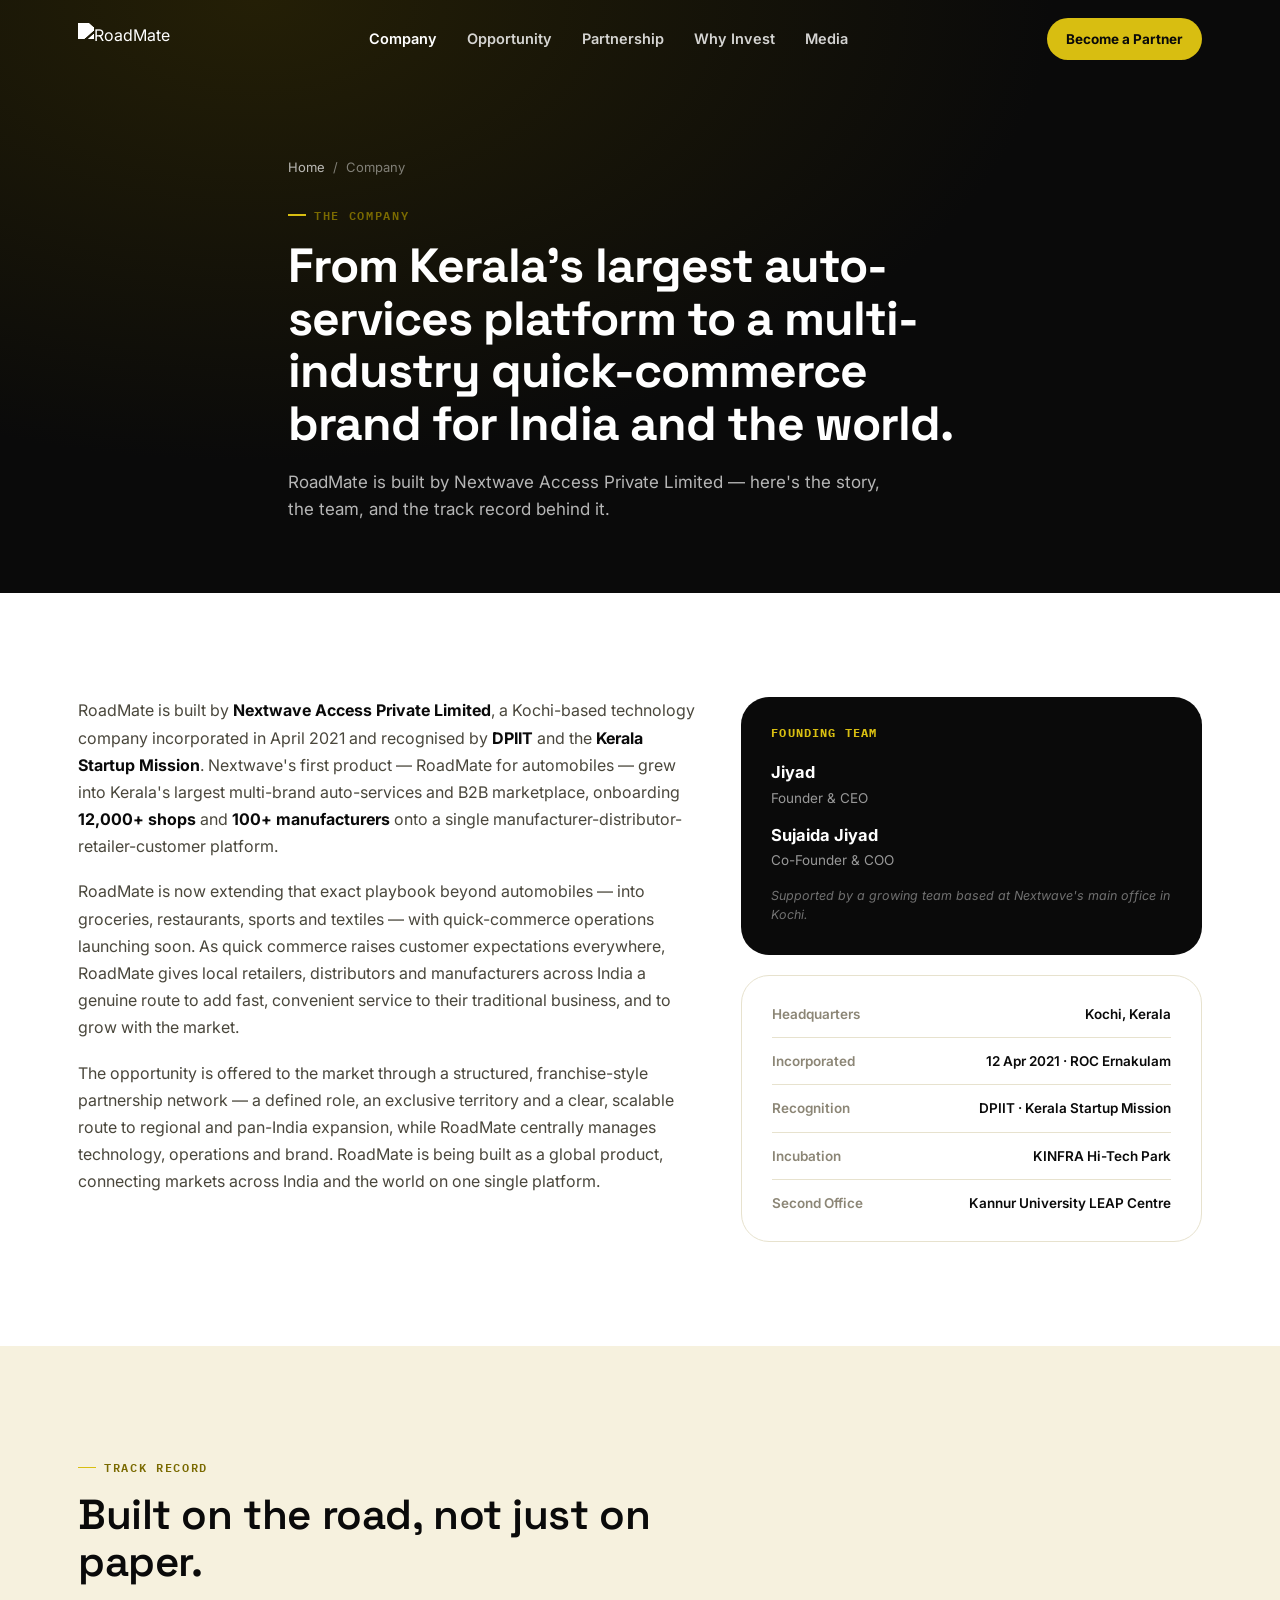
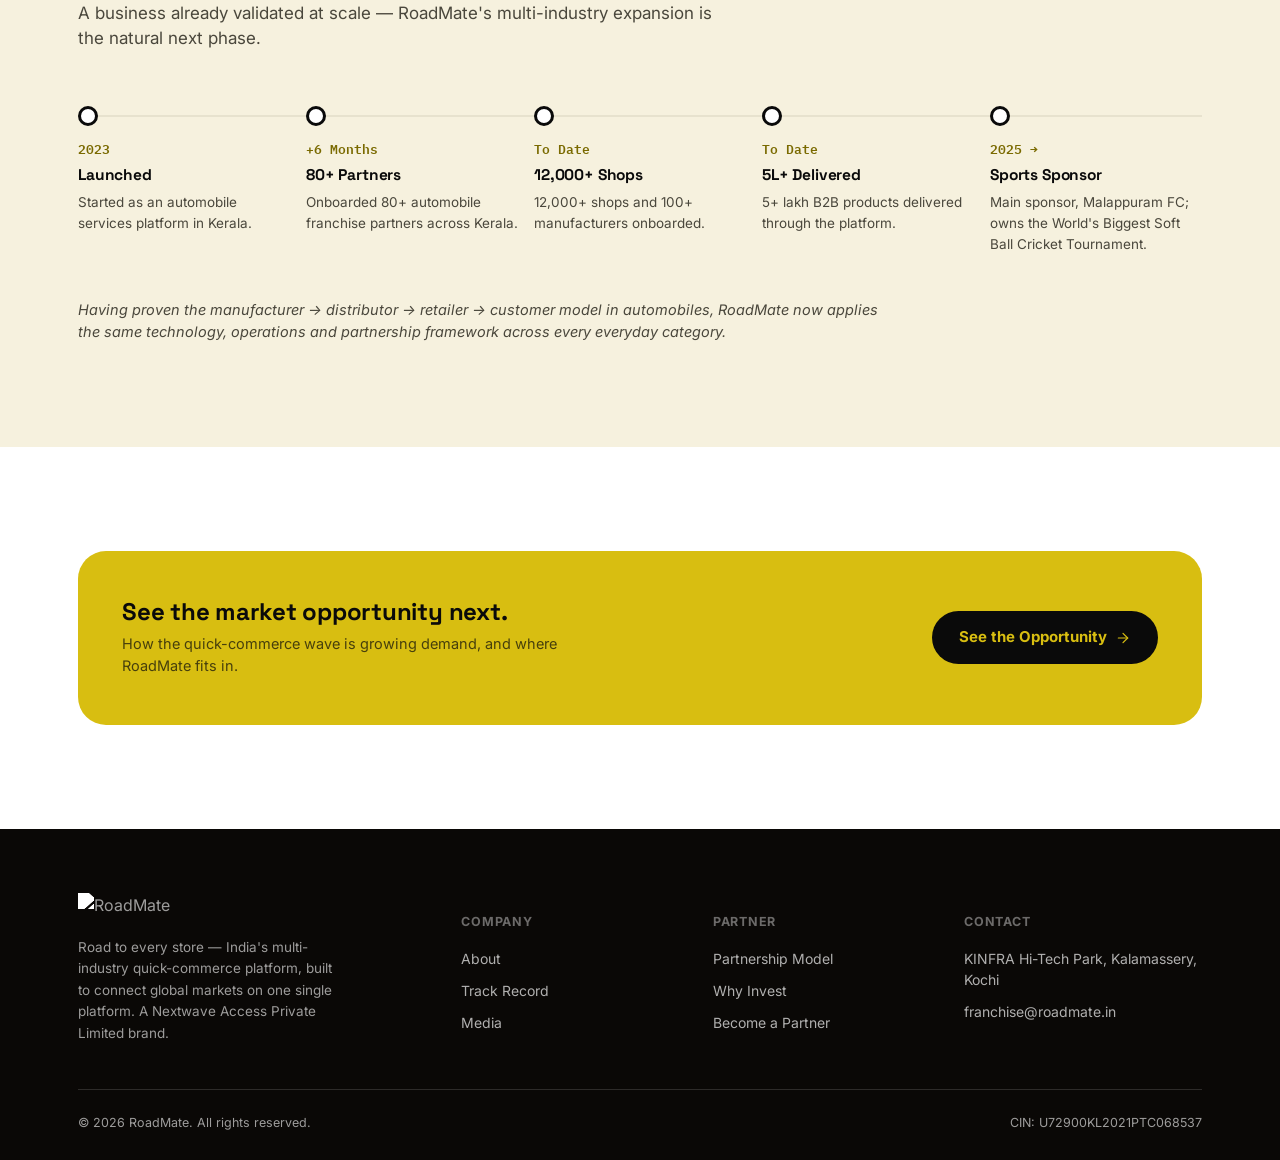
==== about.html @ a84e2816 "Add RoadMate franchise website Static site: 7 pages, shared stylesheet, script and icon sprite. Logo" ====
<!DOCTYPE html>
<html lang="en-IN">
<head>
<meta charset="UTF-8">
<meta name="viewport" content="width=device-width, initial-scale=1.0">
<title>The Company | RoadMate — Nextwave Access Private Limited</title>
<meta name="description" content="RoadMate is built by Nextwave Access Private Limited, the team behind Kerala's largest auto-services platform. Meet the founders and see the track record.">
<meta name="robots" content="index, follow">
<meta property="og:type" content="website">
<meta property="og:site_name" content="RoadMate">
<meta property="og:title" content="The Company | RoadMate — Nextwave Access Private Limited">
<meta property="og:description" content="RoadMate is built by Nextwave Access Private Limited, the team behind Kerala's largest auto-services platform. Meet the founders and see the track record.">
<meta property="og:locale" content="en_IN">
<link rel="icon" type="image/png" href="assets/logo.png">
<meta name="theme-color" content="#D8BE11">
<link rel="preconnect" href="https://fonts.googleapis.com">
<link rel="preconnect" href="https://fonts.gstatic.com" crossorigin>
<link href="https://fonts.googleapis.com/css2?family=Space+Grotesk:wght@500;600;700&family=Inter:wght@400;500;600;700&family=IBM+Plex+Mono:wght@500;600&display=swap" rel="stylesheet">
<link rel="stylesheet" href="assets/style.css">
</head>
<body>
 
<header class="site-header" id="siteHeader">
  <div class="wrap">
    <a href="index.html" class="logo" aria-label="RoadMate — home">
      <img class="logo-img logo-img--white" src="assets/logo.png" alt="RoadMate">
      <img class="logo-img logo-img--black" src="assets/logo.png" alt="RoadMate">
    </a>
    <nav class="nav-links">
      <a href="about.html" class="active">Company</a>
      <a href="opportunity.html">Opportunity</a>
      <a href="partnership.html">Partnership</a>
      <a href="why-invest.html">Why Invest</a>
      <a href="media.html">Media</a>
    </nav>
    <div class="nav-cta">
      <a href="enquire.html" class="btn btn-primary btn-sm">Become a Partner</a>
      <button class="nav-toggle" id="navToggle" aria-label="Open menu" aria-expanded="false">
        <svg width="24" height="24" viewBox="0 0 24 24" fill="none"><path d="M4 7H20M4 12H20M4 17H20" stroke="currentColor" stroke-width="2" stroke-linecap="round"/></svg>
      </button>
    </div>
  </div>
</header>
 
<div class="mobile-menu" id="mobileMenu">
  <a href="about.html">Company</a>
  <a href="opportunity.html">Opportunity</a>
  <a href="partnership.html">Partnership</a>
  <a href="why-invest.html">Why Invest</a>
  <a href="media.html">Media</a>
  <a href="enquire.html" class="btn btn-primary">Become a Partner</a>
</div>
 
<section class="page-hero">
  <div class="wrap">
    <div class="breadcrumb"><a href="index.html">Home</a> <span>/</span> <span>Company</span></div>
    <div class="eyebrow">The Company</div>
    <h1>From Kerala's largest auto-services platform to a multi-industry quick-commerce brand for India and the world.</h1>
    <p>RoadMate is built by Nextwave Access Private Limited — here's the story, the team, and the track record behind it.</p>
  </div>
</section>
 
<section class="section" id="about">
  <div class="wrap">
    <div class="about-grid reveal">
      <div class="about-copy">
        <p>RoadMate is built by <strong>Nextwave Access Private Limited</strong>, a Kochi-based technology company incorporated in April 2021 and recognised by <strong>DPIIT</strong> and the <strong>Kerala Startup Mission</strong>. Nextwave's first product — RoadMate for automobiles — grew into Kerala's largest multi-brand auto-services and B2B marketplace, onboarding <strong>12,000+ shops</strong> and <strong>100+ manufacturers</strong> onto a single manufacturer-distributor-retailer-customer platform.</p>
        <p>RoadMate is now extending that exact playbook beyond automobiles — into groceries, restaurants, sports and textiles — with quick-commerce operations launching soon. As quick commerce raises customer expectations everywhere, RoadMate gives local retailers, distributors and manufacturers across India a genuine route to add fast, convenient service to their traditional business, and to grow with the market.</p>
        <p>The opportunity is offered to the market through a structured, franchise-style partnership network — a defined role, an exclusive territory and a clear, scalable route to regional and pan-India expansion, while RoadMate centrally manages technology, operations and brand. RoadMate is being built as a global product, connecting markets across India and the world on one single platform.</p>
      </div>
      <div class="about-side">
        <div class="founders-card">
          <h4>Founding Team</h4>
          <div class="founder"><strong>Jiyad</strong><span>Founder &amp; CEO</span></div>
          <div class="founder"><strong>Sujaida Jiyad</strong><span>Co-Founder &amp; COO</span></div>
          <div class="founder-note">Supported by a growing team based at Nextwave's main office in Kochi.</div>
        </div>
        <div class="snap-card">
          <div class="snap-row"><span class="k">Headquarters</span><span class="v">Kochi, Kerala</span></div>
          <div class="snap-row"><span class="k">Incorporated</span><span class="v">12 Apr 2021 · ROC Ernakulam</span></div>
          <div class="snap-row"><span class="k">Recognition</span><span class="v">DPIIT · Kerala Startup Mission</span></div>
          <div class="snap-row"><span class="k">Incubation</span><span class="v">KINFRA Hi-Tech Park</span></div>
          <div class="snap-row"><span class="k">Second Office</span><span class="v">Kannur University LEAP Centre</span></div>
        </div>
      </div>
    </div>
  </div>
</section>
 
<section class="section bg-tint" id="journey">
  <div class="wrap">
    <div class="section-head reveal">
      <div class="eyebrow">Track Record</div>
      <h2>Built on the road, not just on paper.</h2>
      <p>A business already validated at scale — RoadMate's multi-industry expansion is the natural next phase.</p>
    </div>
    <div class="timeline reveal">
      <div class="tl-item"><span class="yr">2023</span><h4>Launched</h4><p>Started as an automobile services platform in Kerala.</p></div>
      <div class="tl-item"><span class="yr">+6 Months</span><h4>80+ Partners</h4><p>Onboarded 80+ automobile franchise partners across Kerala.</p></div>
      <div class="tl-item"><span class="yr">To Date</span><h4>12,000+ Shops</h4><p>12,000+ shops and 100+ manufacturers onboarded.</p></div>
      <div class="tl-item"><span class="yr">To Date</span><h4>5L+ Delivered</h4><p>5+ lakh B2B products delivered through the platform.</p></div>
      <div class="tl-item"><span class="yr">2025 →</span><h4>Sports Sponsor</h4><p>Main sponsor, Malappuram FC; owns the World's Biggest Soft Ball Cricket Tournament.</p></div>
    </div>
    <p style="margin-top:44px; font-size:14.5px; color:var(--slate); font-style:italic; max-width:820px;" class="reveal">Having proven the manufacturer → distributor → retailer → customer model in automobiles, RoadMate now applies the same technology, operations and partnership framework across every everyday category.</p>
  </div>
</section>
 
<section class="section">
  <div class="wrap">
    <div class="cta-band reveal">
      <div>
        <h3>See the market opportunity next.</h3>
        <p>How the quick-commerce wave is growing demand, and where RoadMate fits in.</p>
      </div>
      <a href="opportunity.html" class="btn btn-primary">See the Opportunity <svg class="icon"><use href="assets/sprite.svg#ic-arrow-right"></use></svg></a>
    </div>
  </div>
</section>
 
<footer>
  <div class="wrap">
    <div class="foot-grid">
      <div>
        <div class="foot-logo">
          <img class="logo-img" style="height:28px;width:auto;" src="assets/logo.png" alt="RoadMate">
        </div>
        <p class="foot-tag">Road to every store — India's multi-industry quick-commerce platform, built to connect global markets on one single platform. A Nextwave Access Private Limited brand.</p>
      </div>
      <div class="foot-col">
        <h5>Company</h5>
        <a href="about.html">About</a>
        <a href="about.html#journey">Track Record</a>
        <a href="media.html">Media</a>
      </div>
      <div class="foot-col">
        <h5>Partner</h5>
        <a href="partnership.html">Partnership Model</a>
        <a href="why-invest.html">Why Invest</a>
        <a href="enquire.html">Become a Partner</a>
      </div>
      <div class="foot-col">
        <h5>Contact</h5>
        <li>KINFRA Hi-Tech Park, Kalamassery, Kochi</li>
        <a href="mailto:franchise@roadmate.in">franchise@roadmate.in</a>
      </div>
    </div>
    <div class="foot-bottom">
      <span>&copy; 2026 RoadMate. All rights reserved.</span>
      <span>CIN: U72900KL2021PTC068537</span>
    </div>
  </div>
</footer>
<script src="assets/script.js"></script>
</body>
</html>
---- assets/style.css ----
:root{--ink:#0A0A0A;--ink-2:#171712;--paper:#FFFFFF;--paper-2:#F6F1DE;--slate:#4A473C;--slate-2:#8C8676;--brand-yellow:#D8BE11;--yellow-deep:#B7A10D;--yellow-light:#F5E67A;--gold-ink:#7A6A00;--line:#E7E2CE;--line-dark:rgba(255,255,255,0.14);--white:#ffffff;--radius-s:10px;--radius-m:16px;--radius-l:28px;--shadow:0 20px 50px -20px rgba(11,30,61,0.25);--maxw:1180px;--font-display:'Space Grotesk',sans-serif;--font-body:'Inter',sans-serif;--font-mono:'IBM Plex Mono',monospace}*,*::before,*::after{box-sizing:border-box}html{scroll-behavior:smooth}.icon{width:24px;height:24px;flex-shrink:0;fill:none;stroke:currentColor;stroke-width:1.8;stroke-linecap:round;stroke-linejoin:round;display:block}body{margin:0;font-family:var(--font-body);color:var(--ink);background:var(--paper);-webkit-font-smoothing:antialiased;line-height:1.5}img,svg{display:block;max-width:100%}a{color:inherit;text-decoration:none}ul{margin:0;padding:0;list-style:none}h1,h2,h3,h4{font-family:var(--font-display);margin:0;line-height:1.1;letter-spacing:-0.01em}p{margin:0}button{font-family:inherit;cursor:pointer}section{scroll-margin-top:84px}:focus-visible{outline:2.5px solid var(--brand-yellow);outline-offset:3px;border-radius:4px}.wrap{max-width:var(--maxw);margin:0 auto;padding:0 28px}.eyebrow{display:inline-flex;align-items:center;gap:8px;font-family:var(--font-mono);font-size:12px;letter-spacing:0.14em;text-transform:uppercase;color:var(--gold-ink);font-weight:600;margin-bottom:16px}.eyebrow::before{content:"";width:18px;height:1.5px;background:var(--brand-yellow)}.hero .eyebrow,.bg-dark .eyebrow,.section-head.on-dark .eyebrow{color:var(--brand-yellow)}.section-head{max-width:660px;margin-bottom:52px}.section-head h2{font-size:clamp(28px,4vw,42px);font-weight:600}.section-head p{margin-top:16px;color:var(--slate);font-size:17px}.section-head.on-dark p{color:rgba(255,255,255,0.68)}.section-head.on-dark h2{color:#fff}.section-head.center{margin-left:auto;margin-right:auto;text-align:center}.section-head.wide{max-width:820px}.btn{display:inline-flex;align-items:center;justify-content:center;gap:8px;padding:14px 26px;border-radius:999px;font-weight:700;font-size:15px;border:1.5px solid transparent;white-space:nowrap;transition:transform .18s ease,box-shadow .18s ease,background .18s ease}.btn-primary{background:var(--brand-yellow);color:var(--ink)}.btn-primary:hover{transform:translateY(-2px);box-shadow:0 14px 30px -10px rgba(216,190,17,0.5)}.btn-ghost-dark{border-color:rgba(255,255,255,0.35);color:#fff}.btn-ghost-dark:hover{border-color:#fff;background:rgba(255,255,255,0.08)}.btn-ghost-light{border-color:rgba(11,30,61,0.2);color:var(--ink)}.btn-ghost-light:hover{border-color:var(--ink);background:rgba(11,30,61,0.04)}.btn-sm{padding:10px 18px;font-size:13.5px}.btn svg{width:16px;height:16px}.site-header{position:fixed;top:0;left:0;right:0;z-index:100;padding:18px 0;transition:background .25s ease,box-shadow .25s ease,padding .25s ease}.site-header .wrap{display:flex;align-items:center;justify-content:space-between}.site-header.scrolled{background:rgba(247,248,250,0.92);backdrop-filter:blur(10px);box-shadow:0 1px 0 var(--line);padding:12px 0}.logo{display:flex;align-items:center;height:32px}.logo-img{height:100%;width:auto;display:block}.logo-img--black{display:none}.site-header.scrolled .logo-img--white{display:none}.site-header.scrolled .logo-img--black{display:block}.nav-links{display:flex;align-items:center;gap:30px}.nav-links a{font-size:14.5px;font-weight:600;color:rgba(255,255,255,0.82);transition:color .2s}.site-header.scrolled .nav-links a{color:var(--slate)}.nav-links a:hover{color:#fff}.site-header.scrolled .nav-links a:hover{color:var(--ink)}.nav-cta{display:flex;align-items:center;gap:14px}.nav-toggle{display:none;background:none;border:none;color:#fff;padding:6px}.site-header.scrolled .nav-toggle{color:var(--ink)}.mobile-menu{position:fixed;inset:0;background:var(--ink);z-index:99;display:flex;flex-direction:column;align-items:center;justify-content:center;gap:24px;transform:translateY(-100%);transition:transform .3s ease}.mobile-menu.open{transform:translateY(0)}.mobile-menu a{font-family:var(--font-display);font-size:24px;color:#fff;font-weight:600}.mobile-menu .btn{margin-top:10px}.hero{position:relative;background:radial-gradient(ellipse at 20% 0%,#241f06 0%,var(--ink) 55%);color:#fff;padding:168px 0 110px;overflow:hidden}.hero .wrap{display:grid;grid-template-columns:1.05fr 0.95fr;gap:40px;align-items:center;position:relative;z-index:2}.hero h1{font-size:clamp(34px,5vw,56px);font-weight:700;letter-spacing:-0.02em}.hero h1 em{font-style:normal;color:var(--brand-yellow)}.hero-tag{margin-top:18px;font-family:var(--font-display);font-size:19px;font-weight:600;color:rgba(255,255,255,0.88)}.hero-sub{margin-top:16px;font-size:17px;color:rgba(255,255,255,0.7);max-width:520px;line-height:1.6}.hero-actions{display:flex;gap:14px;flex-wrap:wrap;margin-top:34px}.hero-strip{margin-top:52px;display:flex;gap:34px;flex-wrap:wrap}.hero-strip div{display:flex;flex-direction:column;gap:4px}.hero-strip strong{font-family:var(--font-mono);font-size:22px;color:#fff}.hero-strip span{font-size:12.5px;color:rgba(255,255,255,0.55);text-transform:uppercase;letter-spacing:.06em}.hero-graphic{position:relative;height:440px}.route-svg{position:absolute;inset:0;width:100%;height:100%}.route-path{fill:none;stroke:url(#routeGrad);stroke-width:3;stroke-linecap:round;stroke-dasharray:9 11;animation:dash 26s linear infinite}@keyframes dash{to{stroke-dashoffset:-500}}.route-dot{fill:var(--ink);stroke:var(--brand-yellow);stroke-width:2.5}.node-badge{position:absolute;transform:translate(-50%,-50%);display:flex;align-items:center;gap:9px;background:rgba(255,255,255,0.07);border:1px solid rgba(255,255,255,0.16);backdrop-filter:blur(8px);padding:9px 14px 9px 9px;border-radius:999px;box-shadow:0 12px 30px -14px rgba(0,0,0,0.6)}.node-badge .ic{width:30px;height:30px;border-radius:50%;background:var(--brand-yellow);display:flex;align-items:center;justify-content:center;flex-shrink:0}.node-badge .ic svg{width:16px;height:16px;color:#0A0A0A}.node-badge span{font-size:12.5px;font-weight:600;color:#fff;white-space:nowrap}.float-chip{position:absolute;background:rgba(255,255,255,0.06);border:1px solid rgba(255,255,255,0.14);border-radius:14px;padding:12px 16px;backdrop-filter:blur(8px)}.float-chip strong{display:block;font-family:var(--font-display);font-size:15px;color:var(--brand-yellow)}.float-chip span{font-size:11.5px;color:rgba(255,255,255,0.6);text-transform:uppercase;letter-spacing:.05em}.trust{background:var(--white);border-bottom:1px solid var(--line);padding:20px 0}.trust .wrap{display:flex;flex-wrap:wrap;justify-content:space-between;gap:18px;align-items:center}.trust-item{display:flex;align-items:center;gap:10px}.trust-item .l{font-size:13px;font-weight:600;color:var(--ink)}.trust-item svg{width:18px;height:18px;color:var(--gold-ink);flex-shrink:0}.section{padding:104px 0}.section.tight{padding:88px 0}.bg-dark{background:var(--ink);color:#fff}.bg-tint{background:var(--paper-2)}.about-grid{display:grid;grid-template-columns:1.15fr 0.85fr;gap:40px;align-items:start}.about-copy p{color:var(--slate);font-size:16px;line-height:1.7;margin-bottom:18px}.about-copy p strong{color:var(--ink)}.about-side{display:flex;flex-direction:column;gap:20px}.founders-card{background:var(--ink);color:#fff;border-radius:var(--radius-l);padding:30px}.founders-card h4{font-family:var(--font-mono);font-size:11.5px;text-transform:uppercase;letter-spacing:.1em;color:var(--brand-yellow);margin-bottom:20px}.founder{margin-bottom:14px}.founder strong{display:block;font-size:16.5px;color:#fff}.founder span{font-size:13.5px;color:rgba(255,255,255,.58)}.founder-note{font-size:12.5px;color:rgba(255,255,255,.42);margin-top:16px;line-height:1.5;font-style:italic}.snap-card{background:var(--white);border:1px solid var(--line);border-radius:var(--radius-l);padding:28px 30px}.snap-row{display:flex;justify-content:space-between;gap:16px;padding:13px 0;border-bottom:1px solid var(--line);font-size:13.5px}.snap-row:last-child{border-bottom:none;padding-bottom:0}.snap-row:first-child{padding-top:0}.snap-row .k{color:var(--slate-2);font-weight:600;flex-shrink:0}.snap-row .v{color:var(--ink);font-weight:600;text-align:right}.flow{display:flex;align-items:flex-start;justify-content:space-between;position:relative;gap:8px;margin-bottom:70px;flex-wrap:wrap}.flow::before{content:"";position:absolute;top:34px;left:34px;right:34px;height:2px;background:repeating-linear-gradient(90deg,var(--ink) 0 10px,transparent 10px 18px);z-index:0}.flow-node{position:relative;z-index:1;display:flex;flex-direction:column;align-items:center;text-align:center;width:120px}.flow-node .circ{width:68px;height:68px;border-radius:50%;background:var(--white);border:2px solid var(--ink);display:flex;align-items:center;justify-content:center;box-shadow:var(--shadow)}.flow-node .circ svg{width:28px;height:28px;color:var(--ink)}.flow-node strong{display:block;margin-top:14px;font-size:14.5px;font-weight:700}.flow-node span{font-size:12.5px;color:var(--slate-2);margin-top:2px;display:block}.sector-intro{max-width:720px;color:var(--slate);font-size:16.5px;margin-bottom:36px}.sector-grid{display:grid;grid-template-columns:repeat(5,1fr);gap:14px}.sector-grid.cols-6{grid-template-columns:repeat(6,1fr)}.sector-tile{background:var(--white);border:1px solid var(--line);border-radius:var(--radius-m);padding:20px 14px;display:flex;flex-direction:column;align-items:center;gap:10px;text-align:center;transition:transform .2s ease,box-shadow .2s ease,border-color .2s ease}.sector-tile:hover{transform:translateY(-4px);box-shadow:var(--shadow);border-color:transparent}.sector-tile .ic{width:44px;height:44px;border-radius:12px;background:var(--paper-2);display:flex;align-items:center;justify-content:center}.sector-tile .ic svg{width:22px;height:22px;color:var(--ink)}.sector-tile span{font-size:13px;font-weight:600;color:var(--ink)}.bg-dark .sector-tile{background:rgba(255,255,255,0.05);border-color:var(--line-dark)}.bg-dark .sector-tile .ic{background:rgba(216,190,17,0.16)}.bg-dark .sector-tile .ic svg{color:var(--brand-yellow)}.bg-dark .sector-tile span{color:#fff}.product-grid{display:grid;grid-template-columns:1fr 1fr;gap:24px}.product-card{border-radius:var(--radius-l);padding:34px}.product-card.light{background:var(--paper-2)}.product-card.dark{background:var(--ink);color:#fff}.product-card .ic{width:56px;height:56px;border-radius:50%;display:flex;align-items:center;justify-content:center;margin-bottom:20px}.product-card.light .ic{background:var(--ink)}.product-card.light .ic svg{color:var(--brand-yellow);width:26px;height:26px}.product-card.dark .ic{background:var(--brand-yellow)}.product-card.dark .ic svg{color:var(--ink);width:26px;height:26px}.product-card h4{font-size:19px;font-weight:700;margin-bottom:14px}.product-card p{font-size:14.5px;line-height:1.65;margin-bottom:20px}.product-card.light p{color:var(--slate)}.product-card.dark p{color:rgba(255,255,255,.65)}.mini-grid{display:flex;gap:10px;flex-wrap:wrap}.mini-tag{display:flex;flex-direction:column;align-items:center;gap:8px;width:80px}.mini-tag .ic2{width:40px;height:40px;border-radius:10px;background:var(--white);display:flex;align-items:center;justify-content:center}.mini-tag .ic2 svg{width:19px;height:19px;color:var(--ink)}.mini-tag span{font-size:11.5px;font-weight:600;color:var(--ink);text-align:center}.check-list{display:flex;flex-direction:column;gap:14px}.check-list li{display:flex;align-items:center;gap:12px;font-size:14px;color:rgba(255,255,255,.85)}.check-list .ic3{width:22px;height:22px;border-radius:50%;background:var(--brand-yellow);display:flex;align-items:center;justify-content:center;flex-shrink:0}.check-list .ic3 svg{width:12px;height:12px;color:var(--ink)}.chain-grid{display:grid;grid-template-columns:repeat(3,1fr);gap:20px}.chain-card{background:var(--white);border:1px solid var(--line);border-radius:var(--radius-l);padding:30px}.chain-card .ic{width:52px;height:52px;border-radius:50%;background:var(--ink);display:flex;align-items:center;justify-content:center;margin-bottom:18px}.chain-card .ic svg{width:24px;height:24px;color:var(--brand-yellow)}.chain-card h4{font-size:18px;font-weight:700;margin-bottom:16px}.chain-card ul{display:flex;flex-direction:column;gap:12px}.chain-card li{font-size:13.5px;color:var(--slate);line-height:1.5;padding-left:16px;position:relative}.chain-card li::before{content:"";position:absolute;left:0;top:7px;width:6px;height:6px;border-radius:50%;background:var(--brand-yellow)}.compare-wrap{display:grid;grid-template-columns:1fr 1fr 1fr;gap:20px;margin-top:36px}.compare-card{border-radius:var(--radius-l);padding:30px 28px}.compare-card.neg{background:rgba(255,255,255,0.04);border:1px solid var(--line-dark)}.compare-card.pos{background:var(--brand-yellow);color:var(--ink)}.compare-card h4{font-family:var(--font-mono);font-size:12px;letter-spacing:.08em;text-transform:uppercase;margin-bottom:22px}.compare-card.neg h4{color:rgba(255,255,255,.5)}.compare-card.pos h4{color:rgba(10,10,10,.6)}.compare-item{display:flex;gap:12px;align-items:flex-start;font-size:14px;line-height:1.55;margin-bottom:16px}.compare-item:last-child{margin-bottom:0}.compare-card.neg .compare-item{color:rgba(255,255,255,.75)}.compare-card.pos .compare-item{color:rgba(10,10,10,.85);font-weight:500}.compare-item .ic4{width:20px;height:20px;border-radius:50%;display:flex;align-items:center;justify-content:center;flex-shrink:0;margin-top:1px}.compare-card.neg .ic4{background:rgba(255,255,255,.1)}.compare-card.neg .ic4 svg{width:11px;height:11px;color:rgba(255,255,255,.6)}.compare-card.pos .ic4{background:rgba(10,10,10,.85)}.compare-card.pos .ic4 svg{width:11px;height:11px;color:var(--brand-yellow)}.timeline{display:flex;justify-content:space-between;gap:16px;position:relative;flex-wrap:wrap}.timeline::before{content:"";position:absolute;top:11px;left:0;right:0;height:2px;background:var(--line)}.tl-item{flex:1;min-width:190px;position:relative;padding-top:36px}.tl-item::before{content:"";position:absolute;top:2px;left:0;width:20px;height:20px;border-radius:50%;background:var(--white);border:3px solid var(--ink)}.tl-item .yr{font-family:var(--font-mono);font-weight:600;color:var(--gold-ink);font-size:13px;display:block;margin-bottom:8px}.tl-item h4{font-size:15.5px;font-weight:700;margin-bottom:8px}.tl-item p{font-size:13.5px;color:var(--slate);line-height:1.55}.partner-grid{display:grid;grid-template-columns:repeat(4,1fr);gap:18px}.partner-card{background:var(--white);border:1px solid var(--line);border-radius:var(--radius-m);padding:26px 22px;display:flex;flex-direction:column;gap:14px;transition:box-shadow .2s ease,transform .2s ease}.partner-card:hover{box-shadow:var(--shadow);transform:translateY(-4px)}.partner-card .ic{width:46px;height:46px;border-radius:12px;background:var(--ink);display:flex;align-items:center;justify-content:center}.partner-card .ic svg{width:22px;height:22px;color:var(--brand-yellow)}.partner-card h4{font-size:16px;font-weight:700}.partner-card .scope{font-family:var(--font-mono);font-size:11px;text-transform:uppercase;letter-spacing:.05em;color:var(--gold-ink)}.partner-card p{font-size:13.5px;color:var(--slate);line-height:1.55;flex:1}.partner-card a{font-size:13px;font-weight:700;color:var(--ink);display:inline-flex;align-items:center;gap:6px}.partner-card a svg{width:14px;height:14px;transition:transform .2s}.partner-card a:hover svg{transform:translateX(3px)}.foco-band{margin-top:56px;background:var(--ink);color:#fff;border-radius:var(--radius-l);padding:40px}.foco-band .foco-head{max-width:640px;margin-bottom:28px}.foco-band h3{font-size:22px;font-weight:600;margin-bottom:10px}.foco-band .foco-head p{font-size:14.5px;color:rgba(255,255,255,.62);line-height:1.6}.foco-list{display:grid;grid-template-columns:repeat(4,1fr);gap:20px}.foco-item{display:flex;flex-direction:column;gap:10px}.foco-item .ic{width:40px;height:40px;border-radius:10px;background:rgba(216,190,17,.16);display:flex;align-items:center;justify-content:center}.foco-item .ic svg{width:19px;height:19px;color:var(--brand-yellow)}.foco-item strong{font-size:14px;color:#fff}.foco-item span{font-size:12.5px;color:rgba(255,255,255,.55);line-height:1.5}.why-grid{display:grid;grid-template-columns:repeat(3,1fr);gap:22px}.why-card{background:rgba(255,255,255,0.05);border:1px solid var(--line-dark);border-radius:var(--radius-m);padding:26px}.why-card .ic{width:42px;height:42px;border-radius:10px;background:rgba(216,190,17,0.16);display:flex;align-items:center;justify-content:center;margin-bottom:16px}.why-card .ic svg{width:21px;height:21px;color:var(--brand-yellow)}.why-card h4{font-size:15.5px;font-weight:700;margin-bottom:8px;color:#fff}.why-card p{font-size:13.5px;color:rgba(255,255,255,.6);line-height:1.55}.guarantee-band{margin-top:44px;background:var(--brand-yellow);border-radius:var(--radius-l);padding:44px;display:grid;grid-template-columns:1.1fr 0.9fr;gap:36px;align-items:center}.guarantee-band h3{font-size:25px;font-weight:700;color:var(--ink);margin-bottom:12px}.guarantee-band p{font-size:14.5px;color:rgba(10,10,10,.72);line-height:1.65}.guarantee-side{display:flex;flex-direction:column;gap:16px;align-items:flex-start}.guarantee-badge{display:inline-flex;align-items:center;gap:10px;background:rgba(10,10,10,.9);color:var(--brand-yellow);padding:12px 18px;border-radius:999px;font-family:var(--font-mono);font-size:13px;font-weight:600}.guarantee-badge svg{width:16px;height:16px}.rewards-grid{display:grid;grid-template-columns:repeat(3,1fr);gap:20px}.reward-card{background:var(--ink);color:#fff;border-radius:var(--radius-m);padding:28px 24px}.reward-card .ic{width:46px;height:46px;border-radius:50%;background:var(--brand-yellow);display:flex;align-items:center;justify-content:center;margin-bottom:18px}.reward-card .ic svg{width:22px;height:22px;color:var(--ink)}.reward-card h4{font-size:16px;font-weight:700;margin-bottom:8px;color:#fff}.reward-card p{font-size:13.5px;color:rgba(255,255,255,.62);line-height:1.55}.mgmt-note{margin-top:44px;background:var(--paper-2);border:1px solid var(--line);border-radius:var(--radius-l);padding:28px 30px}.mgmt-note p{font-size:14px;color:var(--slate);line-height:1.6;margin-bottom:24px}.mgmt-note .lbl{font-family:var(--font-mono);font-size:11.5px;text-transform:uppercase;letter-spacing:.08em;color:var(--gold-ink);font-weight:600;margin-bottom:18px;display:block}.media-grid{display:grid;grid-template-columns:repeat(3,1fr);gap:20px}.media-card{background:var(--white);border:1px solid var(--line);border-radius:var(--radius-m);padding:26px}.media-card .ic{width:42px;height:42px;border-radius:10px;background:var(--paper-2);display:flex;align-items:center;justify-content:center;margin-bottom:16px}.media-card .ic svg{width:20px;height:20px;color:var(--ink)}.media-card h4{font-size:15px;font-weight:700;margin-bottom:8px}.media-card p{font-size:13px;color:var(--slate);line-height:1.55}.enquire-wrap{display:grid;grid-template-columns:0.85fr 1.15fr;gap:44px}.contact-panel h3{font-size:22px;font-weight:600;margin-bottom:14px;color:#fff}.contact-panel p{color:rgba(255,255,255,0.62);font-size:14.5px;line-height:1.6;margin-bottom:28px}.contact-line{display:flex;gap:14px;align-items:flex-start;margin-bottom:20px}.contact-line .ic{width:38px;height:38px;border-radius:10px;background:rgba(255,255,255,0.08);display:flex;align-items:center;justify-content:center;flex-shrink:0}.contact-line .ic svg{width:18px;height:18px;color:var(--brand-yellow)}.contact-line strong{display:block;font-size:14px;color:#fff}.contact-line span,.contact-line a{font-size:13.5px;color:rgba(255,255,255,0.6)}.social-row{display:flex;gap:10px;margin-top:26px}.social-row a{width:38px;height:38px;border-radius:50%;border:1px solid var(--line-dark);display:flex;align-items:center;justify-content:center;transition:background .2s}.social-row a:hover{background:rgba(255,255,255,0.1)}.social-row svg{width:16px;height:16px;color:#fff}.form-card{background:var(--white);border-radius:var(--radius-l);padding:40px;color:var(--ink)}.form-row{display:grid;grid-template-columns:1fr 1fr;gap:16px;margin-bottom:16px}.field{display:flex;flex-direction:column;gap:6px}.field.full{grid-column:1/-1}.field label{font-size:12.5px;font-weight:600;color:var(--slate);text-transform:uppercase;letter-spacing:.04em}.field input,.field select,.field textarea{border:1.5px solid var(--line);border-radius:10px;padding:12px 14px;font-family:inherit;font-size:14.5px;color:var(--ink);background:var(--paper);transition:border-color .2s}.field input:focus,.field select:focus,.field textarea:focus{border-color:var(--ink);outline:none}.field textarea{resize:vertical;min-height:90px}.form-note{font-size:12.5px;color:var(--slate-2);margin-top:14px;line-height:1.5}.form-submit{width:100%;justify-content:center;margin-top:6px;padding:16px;font-size:16px}footer{background:#0A0806;color:rgba(255,255,255,0.6);padding:64px 0 28px}.foot-grid{display:grid;grid-template-columns:1.3fr 0.8fr 0.8fr 0.9fr;gap:40px;padding-bottom:44px;border-bottom:1px solid var(--line-dark)}.foot-logo{display:flex;align-items:center;margin-bottom:16px}.foot-tag{font-size:13.5px;line-height:1.6;max-width:260px}.foot-col h5{font-size:12.5px;text-transform:uppercase;letter-spacing:.06em;color:rgba(255,255,255,0.4);margin-bottom:16px}.foot-col a,.foot-col li{display:block;font-size:14px;margin-bottom:11px;color:rgba(255,255,255,0.68)}.foot-col a:hover{color:#fff}.foot-bottom{display:flex;justify-content:space-between;align-items:center;flex-wrap:wrap;gap:12px;padding-top:24px;font-size:12.5px}.foot-legal{max-width:820px;font-size:12px;line-height:1.6;color:rgba(255,255,255,0.38);margin-top:18px}.reveal{opacity:0;transform:translateY(22px);transition:opacity .7s ease,transform .7s ease}.reveal.is-visible{opacity:1;transform:translateY(0)}@media (max-width:980px){.hero .wrap{grid-template-columns:1fr}.hero-graphic{height:320px;margin-top:20px}.about-grid{grid-template-columns:1fr}.product-grid{grid-template-columns:1fr}.chain-grid{grid-template-columns:1fr}.compare-wrap{grid-template-columns:1fr}.sector-grid{grid-template-columns:repeat(3,1fr)}.sector-grid.cols-6{grid-template-columns:repeat(3,1fr)}.partner-grid{grid-template-columns:repeat(2,1fr)}.why-grid{grid-template-columns:repeat(2,1fr)}.media-grid{grid-template-columns:repeat(2,1fr)}.rewards-grid{grid-template-columns:1fr}.foco-list{grid-template-columns:repeat(2,1fr)}.guarantee-band{grid-template-columns:1fr}.enquire-wrap{grid-template-columns:1fr}.foot-grid{grid-template-columns:1fr 1fr;row-gap:32px}.nav-links{display:none}.nav-toggle{display:block}.timeline{flex-direction:column}.timeline::before{width:2px;height:100%;top:0;left:9px;right:auto}.tl-item{padding-top:0;padding-left:38px}.tl-item::before{top:4px;left:0}}@media (max-width:640px){.wrap{padding:0 20px}.section{padding:76px 0}.sector-grid{grid-template-columns:repeat(2,1fr)}.sector-grid.cols-6{grid-template-columns:repeat(2,1fr)}.partner-grid{grid-template-columns:1fr}.why-grid{grid-template-columns:1fr}.media-grid{grid-template-columns:1fr}.foco-list{grid-template-columns:1fr}.form-row{grid-template-columns:1fr}.foot-grid{grid-template-columns:1fr}.flow{flex-direction:column;align-items:flex-start;gap:26px}.flow::before{display:none}.flow-node{flex-direction:row;width:100%;text-align:left;gap:14px}.flow-node strong,.flow-node span{margin-top:0}.hero-strip{gap:22px}.mini-grid{justify-content:space-between}.mini-tag{width:31%}.hero-graphic{height:280px}.node-badge{padding:6px 10px 6px 6px;gap:6px}.node-badge .ic{width:22px;height:22px}.node-badge .ic svg{width:12px;height:12px}.node-badge span{font-size:10px}.float-chip{padding:8px 10px}.float-chip strong{font-size:12px}.float-chip span{font-size:9.5px}.node-manufacturer{left:22% !important;top:88% !important}.node-distributor{left:33% !important;top:58% !important}.node-retailer{left:66% !important;top:70% !important}.node-delivery{left:83% !important;top:32% !important}.node-customer{left:80% !important;top:10% !important}}@media (prefers-reduced-motion:reduce){.route-path{animation:none}.reveal{transition:none;opacity:1;transform:none}html{scroll-behavior:auto}}.page-hero{position:relative;background:radial-gradient(ellipse at 20% 0%,#241f06 0%,var(--ink) 55%);color:#fff;padding:158px 0 70px;overflow:hidden}.page-hero .wrap{position:relative;z-index:2;max-width:760px}.page-hero h1{font-size:clamp(30px,4.5vw,48px);font-weight:700;letter-spacing:-0.02em}.page-hero p{margin-top:18px;font-size:17px;color:rgba(255,255,255,0.7);line-height:1.6;max-width:620px}.breadcrumb{display:flex;align-items:center;gap:8px;font-size:13px;color:rgba(255,255,255,0.45);margin-bottom:20px}.breadcrumb a{color:rgba(255,255,255,0.7)}.breadcrumb a:hover{color:#fff}.cta-band{background:var(--brand-yellow);border-radius:var(--radius-l);padding:48px 44px;display:flex;align-items:center;justify-content:space-between;gap:30px;flex-wrap:wrap}.cta-band h3{font-size:24px;font-weight:700;color:var(--ink)}.cta-band p{font-size:14.5px;color:rgba(10,10,10,.7);margin-top:8px;max-width:460px}.cta-band .btn-primary{background:var(--ink);color:var(--brand-yellow)}.cta-band .btn-primary:hover{box-shadow:0 14px 30px -10px rgba(10,10,10,0.4)}.page-links{display:grid;grid-template-columns:repeat(3,1fr);gap:18px}.page-link-card{background:var(--white);border:1px solid var(--line);border-radius:var(--radius-m);padding:26px;transition:box-shadow .2s ease,transform .2s ease}.page-link-card:hover{box-shadow:var(--shadow);transform:translateY(-4px)}.page-link-card .ic{width:44px;height:44px;border-radius:12px;background:var(--ink);display:flex;align-items:center;justify-content:center;margin-bottom:16px}.page-link-card .ic svg{width:21px;height:21px;color:var(--brand-yellow)}.page-link-card h4{font-size:16px;font-weight:700;margin-bottom:8px}.page-link-card p{font-size:13.5px;color:var(--slate);line-height:1.55;margin-bottom:14px}.page-link-card a.more{font-size:13px;font-weight:700;color:var(--ink);display:inline-flex;align-items:center;gap:6px}.page-link-card a.more svg{width:14px;height:14px;transition:transform .2s}.page-link-card:hover a.more svg{transform:translateX(3px)}.simple-form .field{margin-bottom:18px}.nav-links a.active{color:#fff}.site-header.scrolled .nav-links a.active{color:var(--ink)}@media (max-width:980px){.page-links{grid-template-columns:1fr}.cta-band{flex-direction:column;align-items:flex-start}}.logo-img--white,.foot-logo .logo-img{filter:brightness(0) invert(1)}.site-header.scrolled .logo-img--white{filter:none}
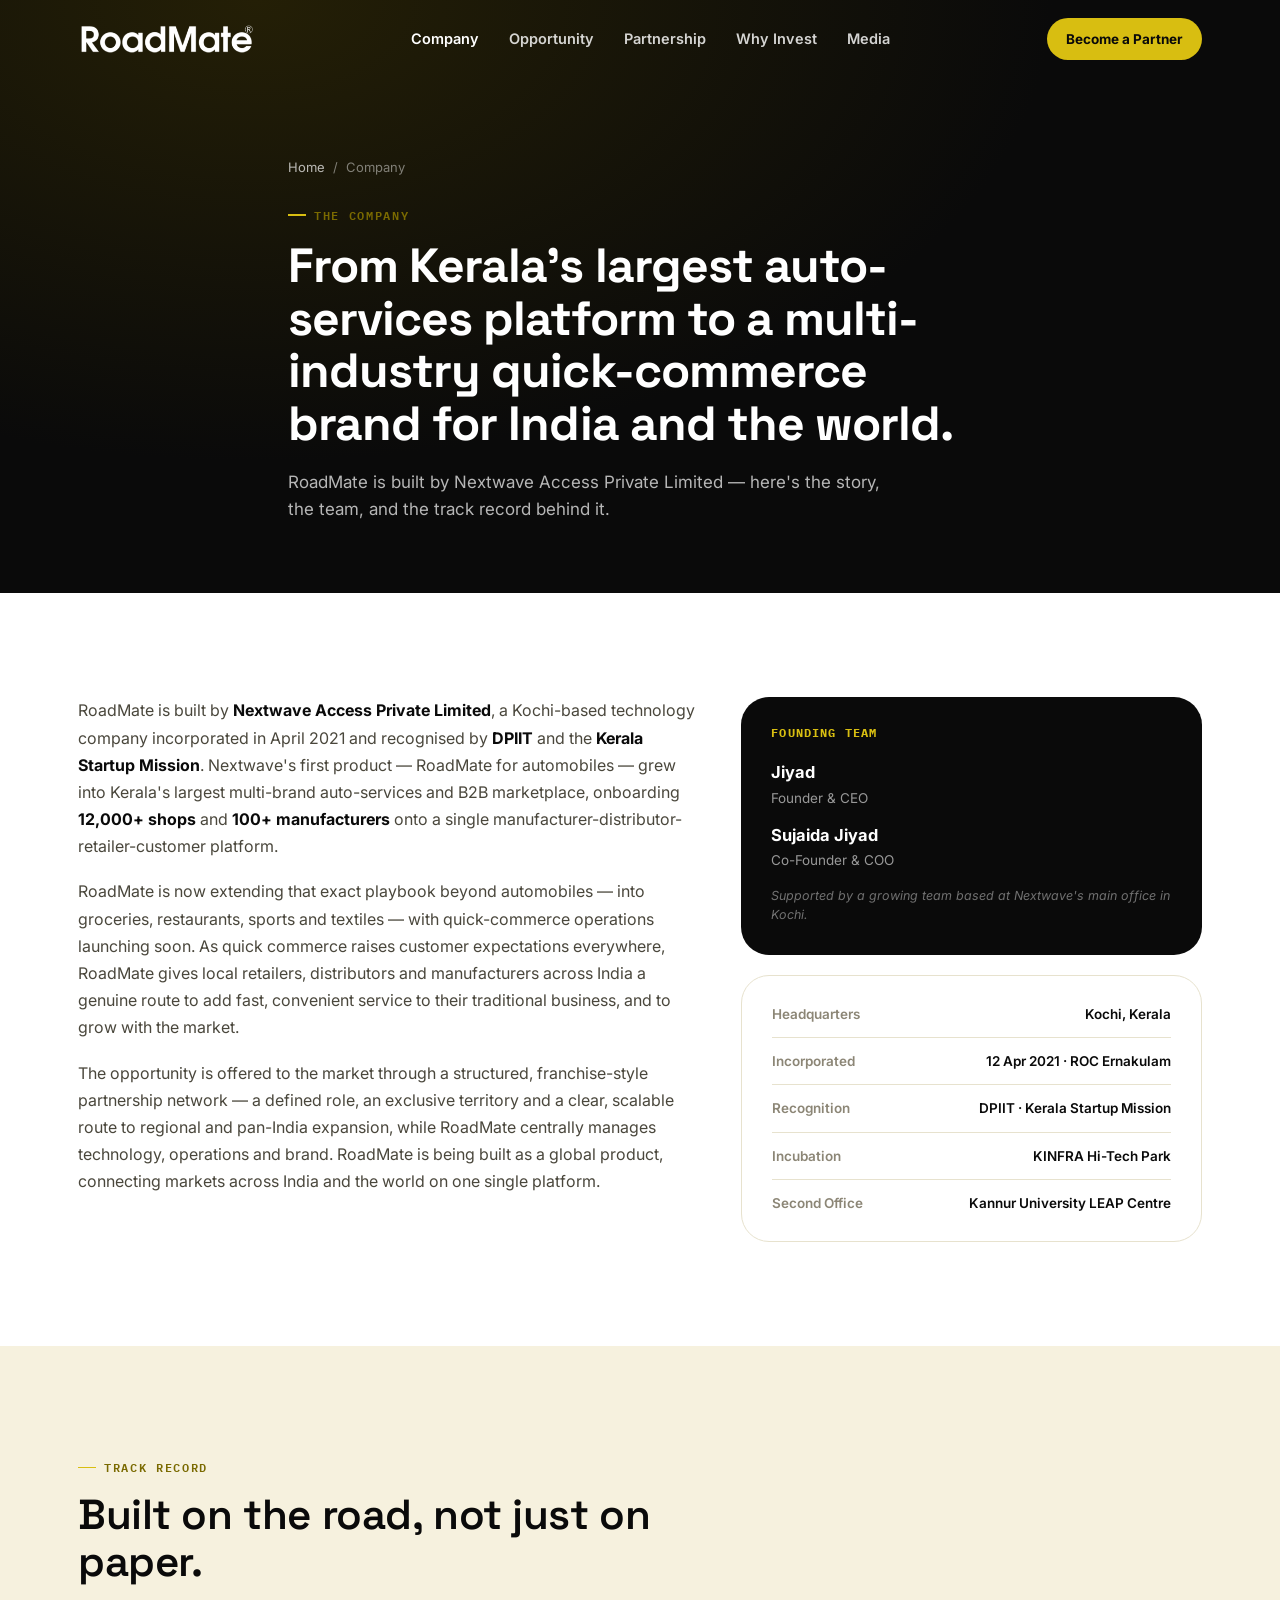
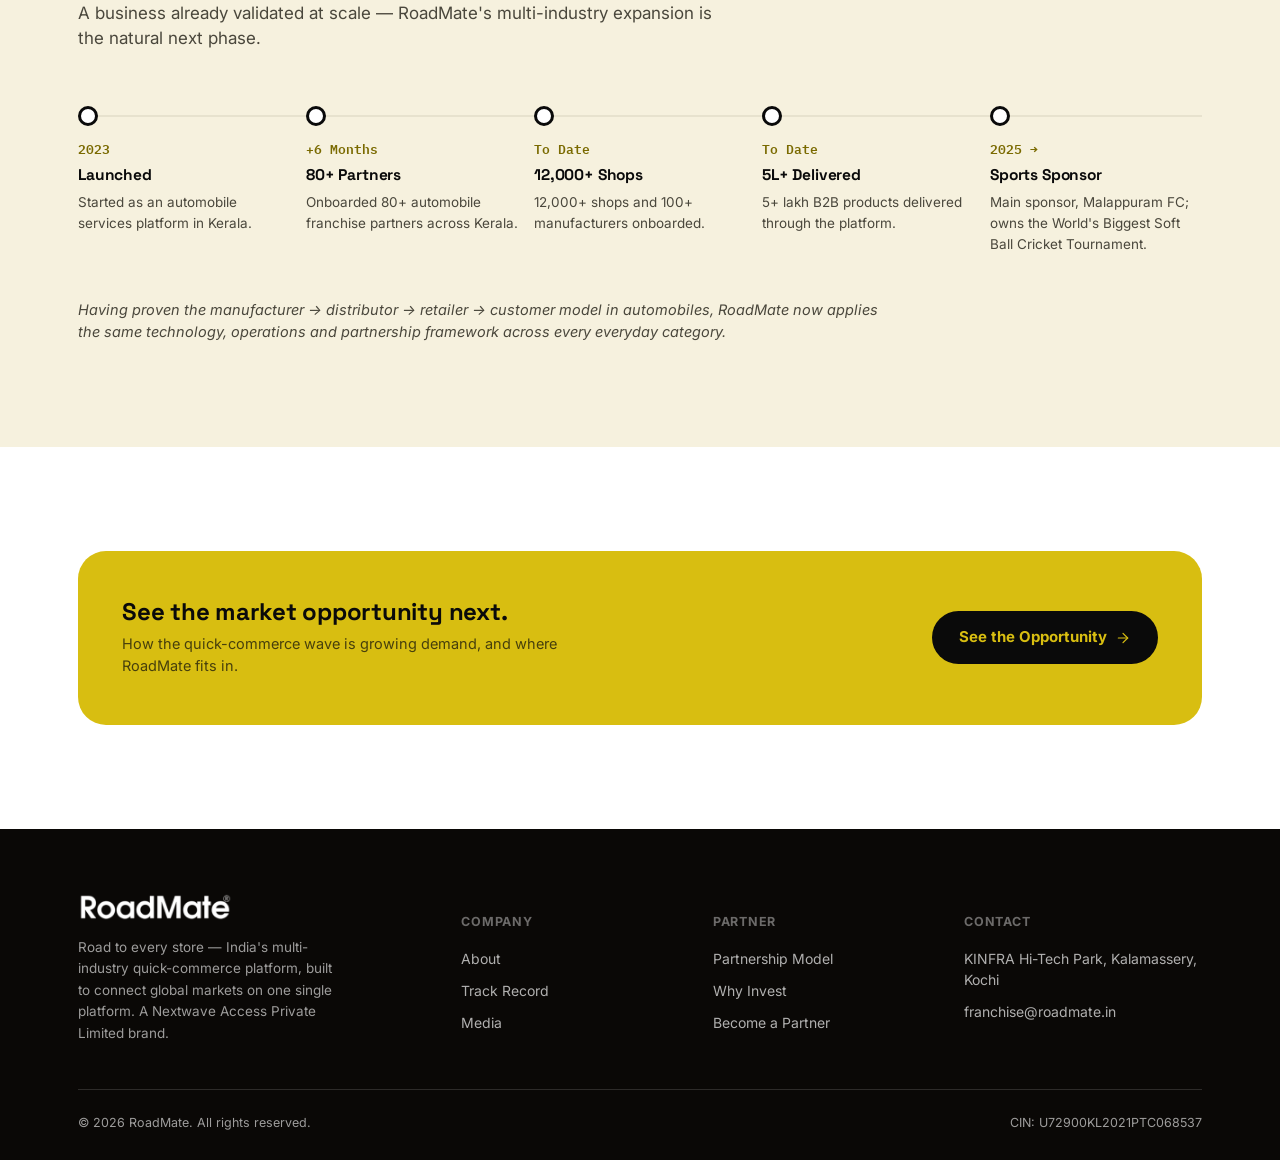
==== commit 993ace86: "Add square favicon set, web manifest and Organization schema Google Search only shows square favicon" ====
--- a/about.html
+++ b/about.html
@@ -11,7 +11,10 @@
 <meta property="og:title" content="The Company | RoadMate — Nextwave Access Private Limited">
 <meta property="og:description" content="RoadMate is built by Nextwave Access Private Limited, the team behind Kerala's largest auto-services platform. Meet the founders and see the track record.">
 <meta property="og:locale" content="en_IN">
-<link rel="icon" type="image/png" href="assets/logo.png">
+<link rel="icon" href="/favicon.ico" sizes="48x48">
+<link rel="icon" type="image/png" sizes="96x96" href="/favicon-96x96.png">
+<link rel="apple-touch-icon" href="/apple-touch-icon.png">
+<link rel="manifest" href="/site.webmanifest">
 <meta name="theme-color" content="#D8BE11">
 <link rel="preconnect" href="https://fonts.googleapis.com">
 <link rel="preconnect" href="https://fonts.gstatic.com" crossorigin>
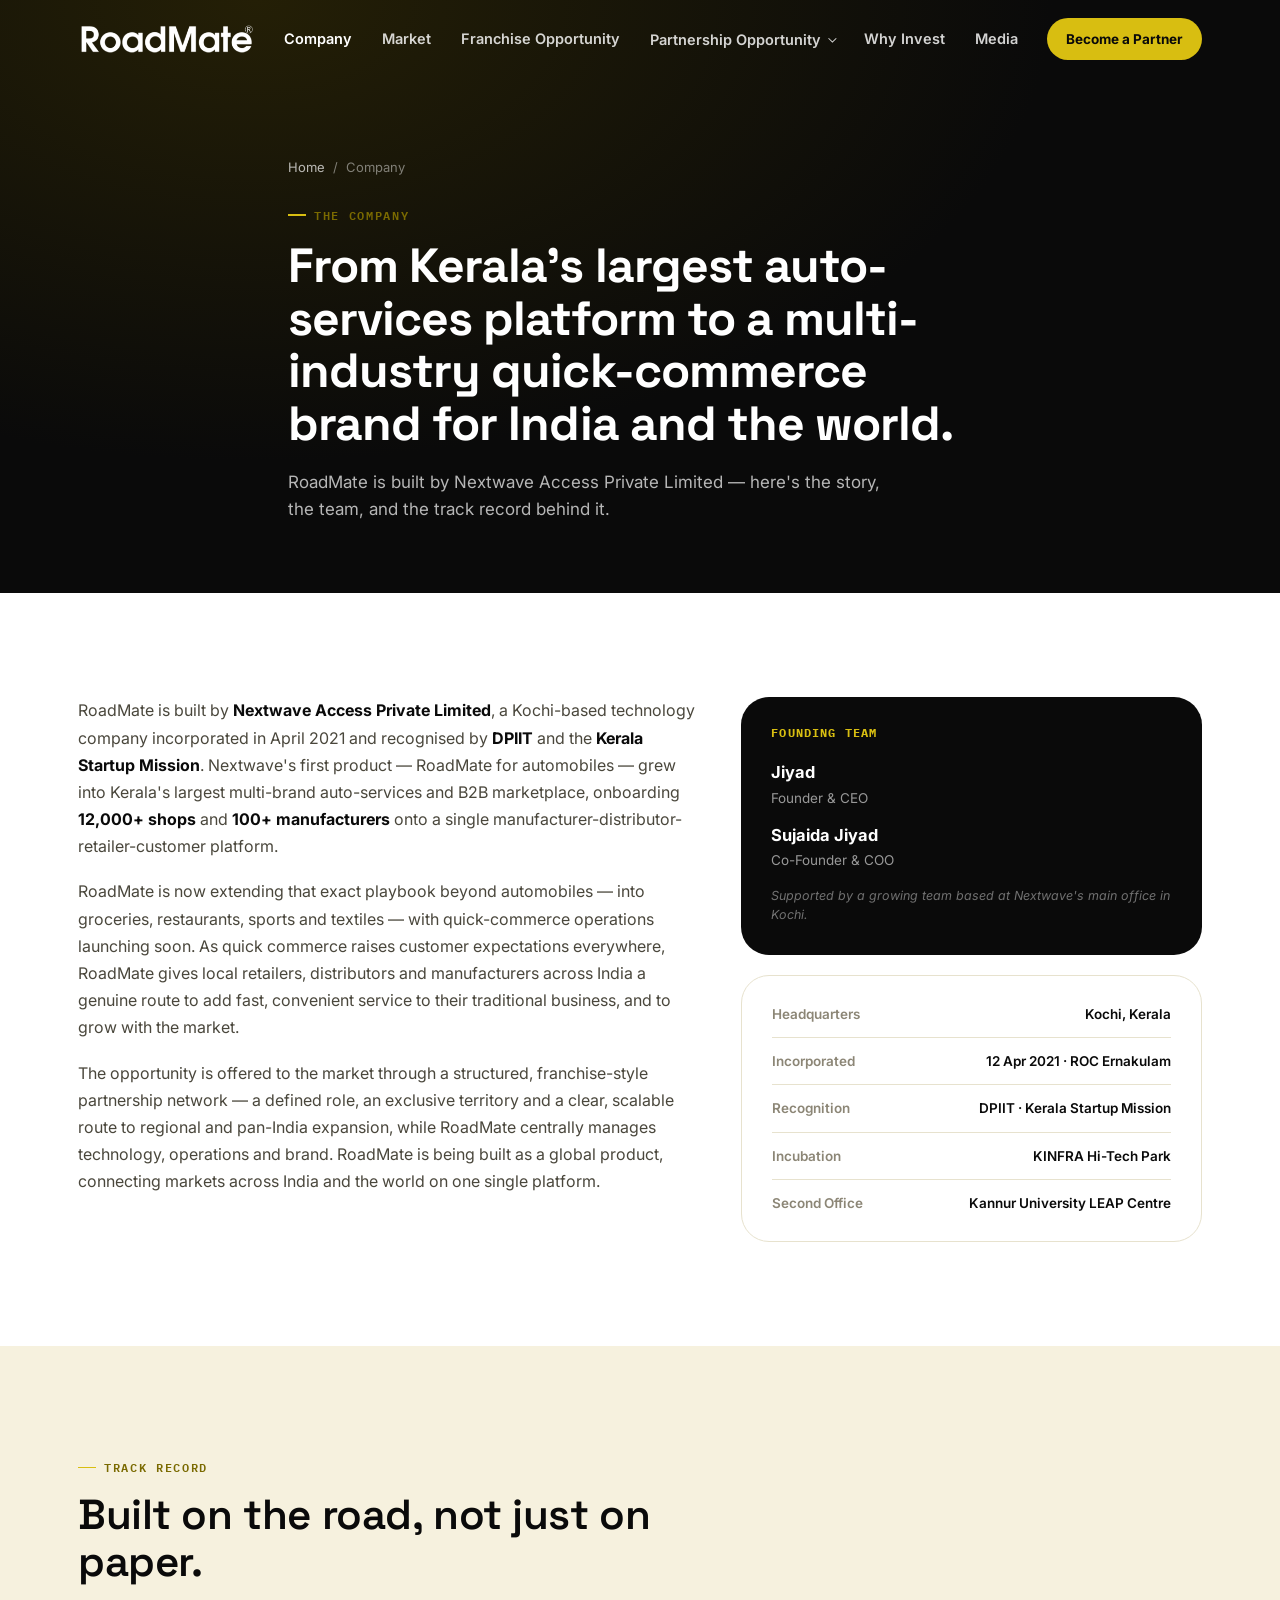
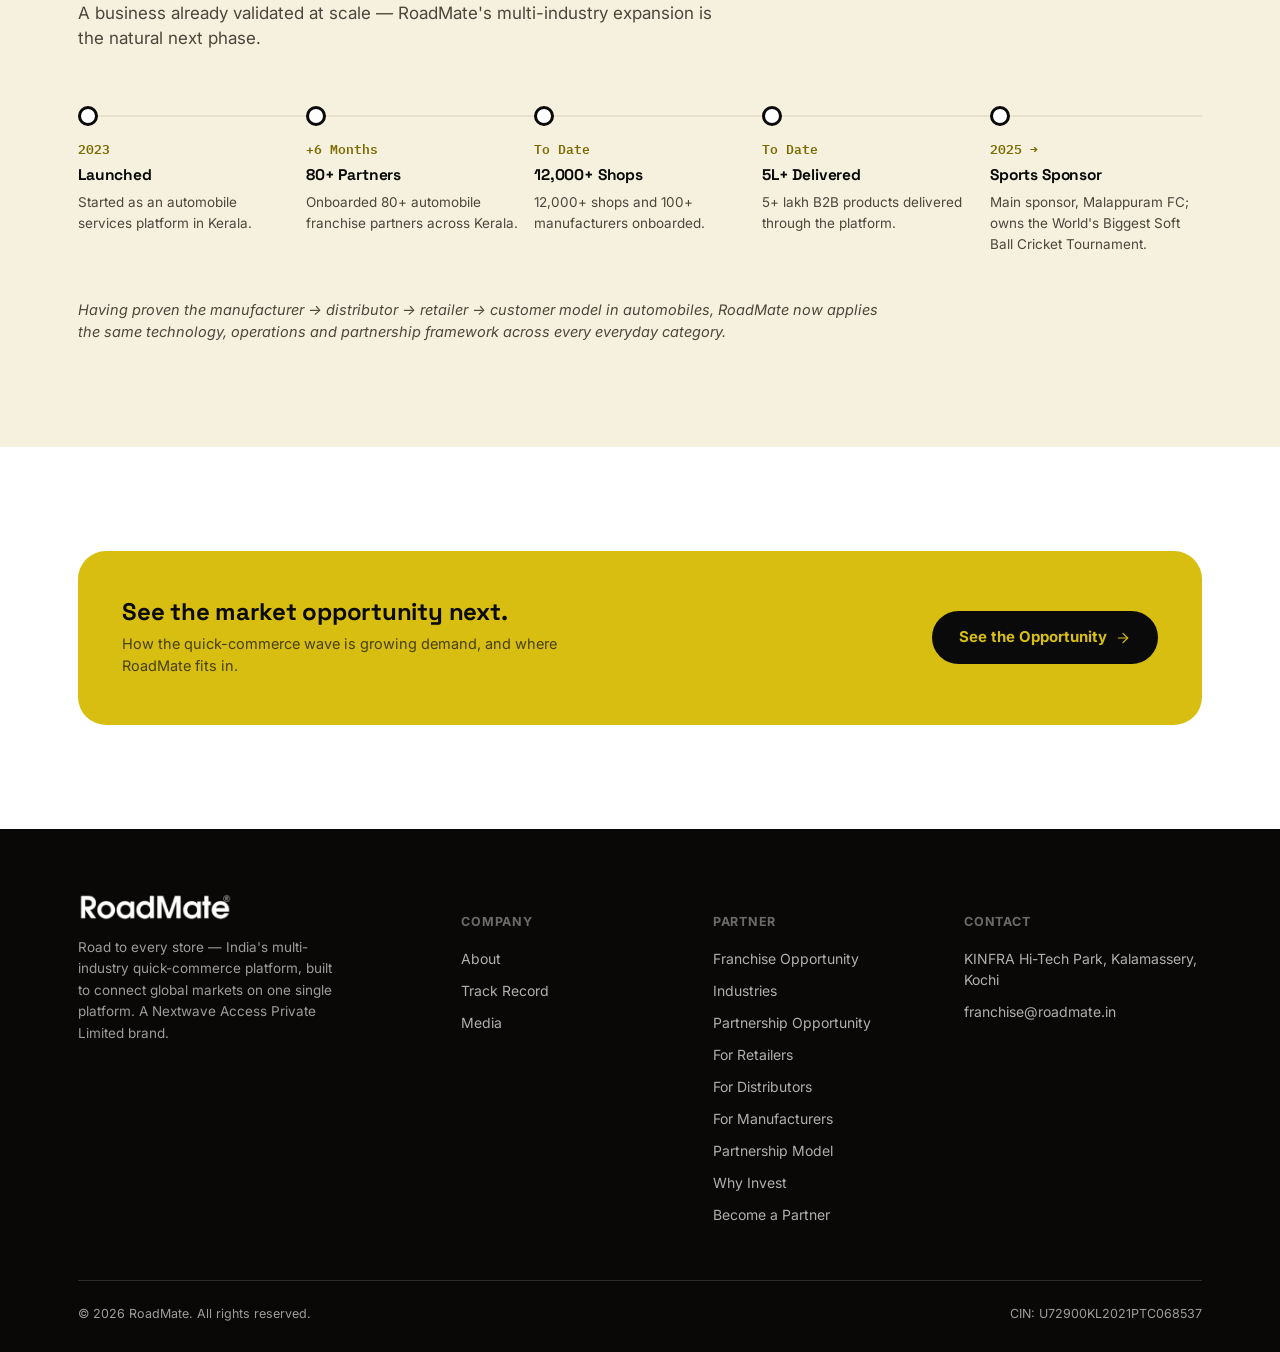
==== commit 0402d96a: "Update site with client's new pages and navigation Add Franchise Opportunity, Industries, Partnershi" ====
--- a/about.html
+++ b/about.html
@@ -20,9 +20,10 @@
 <link rel="preconnect" href="https://fonts.gstatic.com" crossorigin>
 <link href="https://fonts.googleapis.com/css2?family=Space+Grotesk:wght@500;600;700&family=Inter:wght@400;500;600;700&family=IBM+Plex+Mono:wght@500;600&display=swap" rel="stylesheet">
 <link rel="stylesheet" href="assets/style.css">
+<link rel="stylesheet" href="assets/extra.css">
 </head>
 <body>
- 
+
 <header class="site-header" id="siteHeader">
   <div class="wrap">
     <a href="index.html" class="logo" aria-label="RoadMate — home">
@@ -31,8 +32,17 @@
     </a>
     <nav class="nav-links">
       <a href="about.html" class="active">Company</a>
-      <a href="opportunity.html">Opportunity</a>
-      <a href="partnership.html">Partnership</a>
+      <a href="opportunity.html">Market</a>
+      <a href="franchise-opportunity.html">Franchise Opportunity</a>
+      <div class="nav-dd">
+        <button class="nav-dd-btn" type="button" aria-haspopup="true">Partnership Opportunity</button>
+        <div class="nav-dd-menu">
+          <a href="partnership-opportunity.html">Overview</a>
+          <a href="retailers.html">Retailers</a>
+          <a href="distributors.html">Distributors</a>
+          <a href="manufacturers.html">Manufacturers</a>
+        </div>
+      </div>
       <a href="why-invest.html">Why Invest</a>
       <a href="media.html">Media</a>
     </nav>
@@ -44,16 +54,21 @@
     </div>
   </div>
 </header>
- 
+
 <div class="mobile-menu" id="mobileMenu">
   <a href="about.html">Company</a>
-  <a href="opportunity.html">Opportunity</a>
-  <a href="partnership.html">Partnership</a>
+  <a href="opportunity.html">Market</a>
+  <a href="franchise-opportunity.html">Franchise Opportunity</a>
+  <a href="industries.html">Industries</a>
+  <a href="partnership-opportunity.html">Partnership Opportunity</a>
+  <a href="retailers.html">Retailers</a>
+  <a href="distributors.html">Distributors</a>
+  <a href="manufacturers.html">Manufacturers</a>
   <a href="why-invest.html">Why Invest</a>
   <a href="media.html">Media</a>
   <a href="enquire.html" class="btn btn-primary">Become a Partner</a>
 </div>
- 
+
 <section class="page-hero">
   <div class="wrap">
     <div class="breadcrumb"><a href="index.html">Home</a> <span>/</span> <span>Company</span></div>
@@ -62,7 +77,7 @@
     <p>RoadMate is built by Nextwave Access Private Limited — here's the story, the team, and the track record behind it.</p>
   </div>
 </section>
- 
+
 <section class="section" id="about">
   <div class="wrap">
     <div class="about-grid reveal">
@@ -89,7 +104,7 @@
     </div>
   </div>
 </section>
- 
+
 <section class="section bg-tint" id="journey">
   <div class="wrap">
     <div class="section-head reveal">
@@ -107,7 +122,7 @@
     <p style="margin-top:44px; font-size:14.5px; color:var(--slate); font-style:italic; max-width:820px;" class="reveal">Having proven the manufacturer → distributor → retailer → customer model in automobiles, RoadMate now applies the same technology, operations and partnership framework across every everyday category.</p>
   </div>
 </section>
- 
+
 <section class="section">
   <div class="wrap">
     <div class="cta-band reveal">
@@ -119,7 +134,7 @@
     </div>
   </div>
 </section>
- 
+
 <footer>
   <div class="wrap">
     <div class="foot-grid">
@@ -137,6 +152,12 @@
       </div>
       <div class="foot-col">
         <h5>Partner</h5>
+        <a href="franchise-opportunity.html">Franchise Opportunity</a>
+        <a href="industries.html">Industries</a>
+        <a href="partnership-opportunity.html">Partnership Opportunity</a>
+        <a href="retailers.html">For Retailers</a>
+        <a href="distributors.html">For Distributors</a>
+        <a href="manufacturers.html">For Manufacturers</a>
         <a href="partnership.html">Partnership Model</a>
         <a href="why-invest.html">Why Invest</a>
         <a href="enquire.html">Become a Partner</a>
--- a/assets/extra.css
+++ b/assets/extra.css
@@ -0,0 +1,52 @@
+/* RoadMate additions: ecosystem dropdown, role pages, onboarding forms, apps page */
+.nav-dd{position:relative}
+.nav-dd-btn{background:none;border:0;padding:0;font-family:inherit;font-size:14.5px;font-weight:600;color:rgba(255,255,255,0.82);cursor:pointer;display:inline-flex;align-items:center;gap:7px;transition:color .2s}
+.nav-dd-btn::after{content:"";width:6px;height:6px;border-right:1.8px solid currentColor;border-bottom:1.8px solid currentColor;transform:rotate(45deg) translateY(-2px)}
+.site-header.scrolled .nav-dd-btn{color:var(--slate)}
+.nav-dd:hover .nav-dd-btn,.nav-dd:focus-within .nav-dd-btn,.nav-dd-btn.active{color:#fff}
+.site-header.scrolled .nav-dd:hover .nav-dd-btn,.site-header.scrolled .nav-dd:focus-within .nav-dd-btn,.site-header.scrolled .nav-dd-btn.active{color:var(--ink)}
+.nav-dd-menu{position:absolute;top:100%;left:-18px;min-width:210px;display:none;background:var(--ink);background-clip:padding-box;border:1px solid var(--line-dark);border-top:14px solid transparent;border-radius:16px;padding:8px}
+.nav-dd:hover .nav-dd-menu,.nav-dd:focus-within .nav-dd-menu{display:block}
+.site-header .nav-links .nav-dd-menu a,.site-header.scrolled .nav-links .nav-dd-menu a{display:block;padding:10px 14px;border-radius:10px;color:#fff;font-size:14px}
+.site-header .nav-links .nav-dd-menu a:hover,.site-header.scrolled .nav-links .nav-dd-menu a:hover{background:rgba(255,255,255,0.09);color:var(--brand-yellow)}
+.mobile-menu{justify-content:flex-start;gap:16px;padding:92px 0 40px;overflow-y:auto}
+.mobile-menu a{font-size:21px}
+.mobile-menu a:first-child{margin-top:auto}
+.mobile-menu a:last-child{margin-bottom:auto}
+.hero-actions-row{display:flex;gap:14px;flex-wrap:wrap;margin-top:28px}
+.steps{display:grid;grid-template-columns:repeat(4,1fr);gap:20px}
+.step{background:var(--white);border:1px solid var(--line);border-radius:var(--radius-m);padding:26px}
+.step .n{font-family:var(--font-mono);font-weight:600;color:var(--gold-ink);font-size:13px;letter-spacing:.12em}
+.step h4{font-size:17px;font-weight:700;margin:10px 0 8px}
+.step p{font-size:13.5px;color:var(--slate);line-height:1.55}
+.form-grid{display:grid;grid-template-columns:1fr 1fr;gap:0 18px}
+.form-grid .field.full{grid-column:1/-1}
+.req{color:#b3261e;margin-left:3px}
+.form-card h3{font-size:22px;font-weight:700;margin-bottom:6px}
+.form-card .form-lead{font-size:14px;color:var(--slate);margin-bottom:22px}
+.next-list{display:flex;flex-direction:column;gap:14px;margin-bottom:28px}
+.next-list li{display:flex;gap:12px;font-size:14.5px;color:rgba(255,255,255,.82);line-height:1.5}
+.next-list .n{width:26px;height:26px;border-radius:50%;background:var(--brand-yellow);color:var(--ink);font-weight:700;font-size:13px;display:flex;align-items:center;justify-content:center;flex-shrink:0}
+.cat-row{display:flex;flex-wrap:wrap;gap:10px;margin-top:6px}
+.cat-chip{display:inline-flex;align-items:center;gap:8px;padding:9px 16px;border-radius:999px;border:1px solid var(--line);background:var(--white);font-size:13.5px;font-weight:600}
+.cat-chip svg{width:16px;height:16px;color:var(--gold-ink)}
+.app-tabs{display:flex;gap:10px;flex-wrap:wrap;margin-bottom:38px}
+.app-tab{border:1.5px solid rgba(255,255,255,.28);background:transparent;color:#fff;border-radius:999px;padding:11px 20px;font-weight:700;font-size:14px;transition:background .2s,color .2s}
+.app-tab:hover{border-color:#fff}
+.app-tab[aria-selected="true"]{background:var(--brand-yellow);border-color:var(--brand-yellow);color:var(--ink)}
+.app-panel{display:none;grid-template-columns:400px 1fr;gap:64px;align-items:center}
+.app-panel.active{display:grid}
+.app-panel.wide{grid-template-columns:1fr}
+.phone{width:100%;max-width:400px;border-radius:50px;background:#1b1a10;padding:10px;box-shadow:0 30px 70px -25px rgba(0,0,0,.7),0 0 0 1px rgba(255,255,255,.12)}
+.phone iframe{display:block;width:100%;height:740px;border:0;border-radius:40px;background:var(--brand-yellow)}
+.desk{width:100%;border-radius:18px;background:#1b1a10;padding:10px;box-shadow:0 30px 70px -25px rgba(0,0,0,.7),0 0 0 1px rgba(255,255,255,.12)}
+.desk iframe{display:block;width:100%;height:640px;border:0;border-radius:10px;background:#fff}
+.app-info h3{font-size:clamp(24px,3vw,32px);font-weight:700;color:#fff;margin-bottom:12px}
+.app-info p{color:rgba(255,255,255,.7);font-size:16px;line-height:1.6;margin-bottom:22px}
+.app-info .check-list{margin-bottom:28px}
+.app-info .check-list li{font-size:14.5px}
+.app-actions{display:flex;gap:12px;flex-wrap:wrap}
+.proto-note{font-size:12.5px;color:rgba(255,255,255,.5);margin-top:18px;max-width:520px}
+.review-grid{display:grid;grid-template-columns:repeat(3,1fr);gap:20px}
+@media (max-width:980px){.steps{grid-template-columns:repeat(2,1fr)}.app-panel{grid-template-columns:1fr;gap:34px;justify-items:center}.app-info{width:100%}.review-grid{grid-template-columns:1fr}}
+@media (max-width:640px){.steps{grid-template-columns:1fr}.form-grid{grid-template-columns:1fr}.form-card{padding:26px}.phone iframe{height:680px}.desk iframe{height:480px}}
